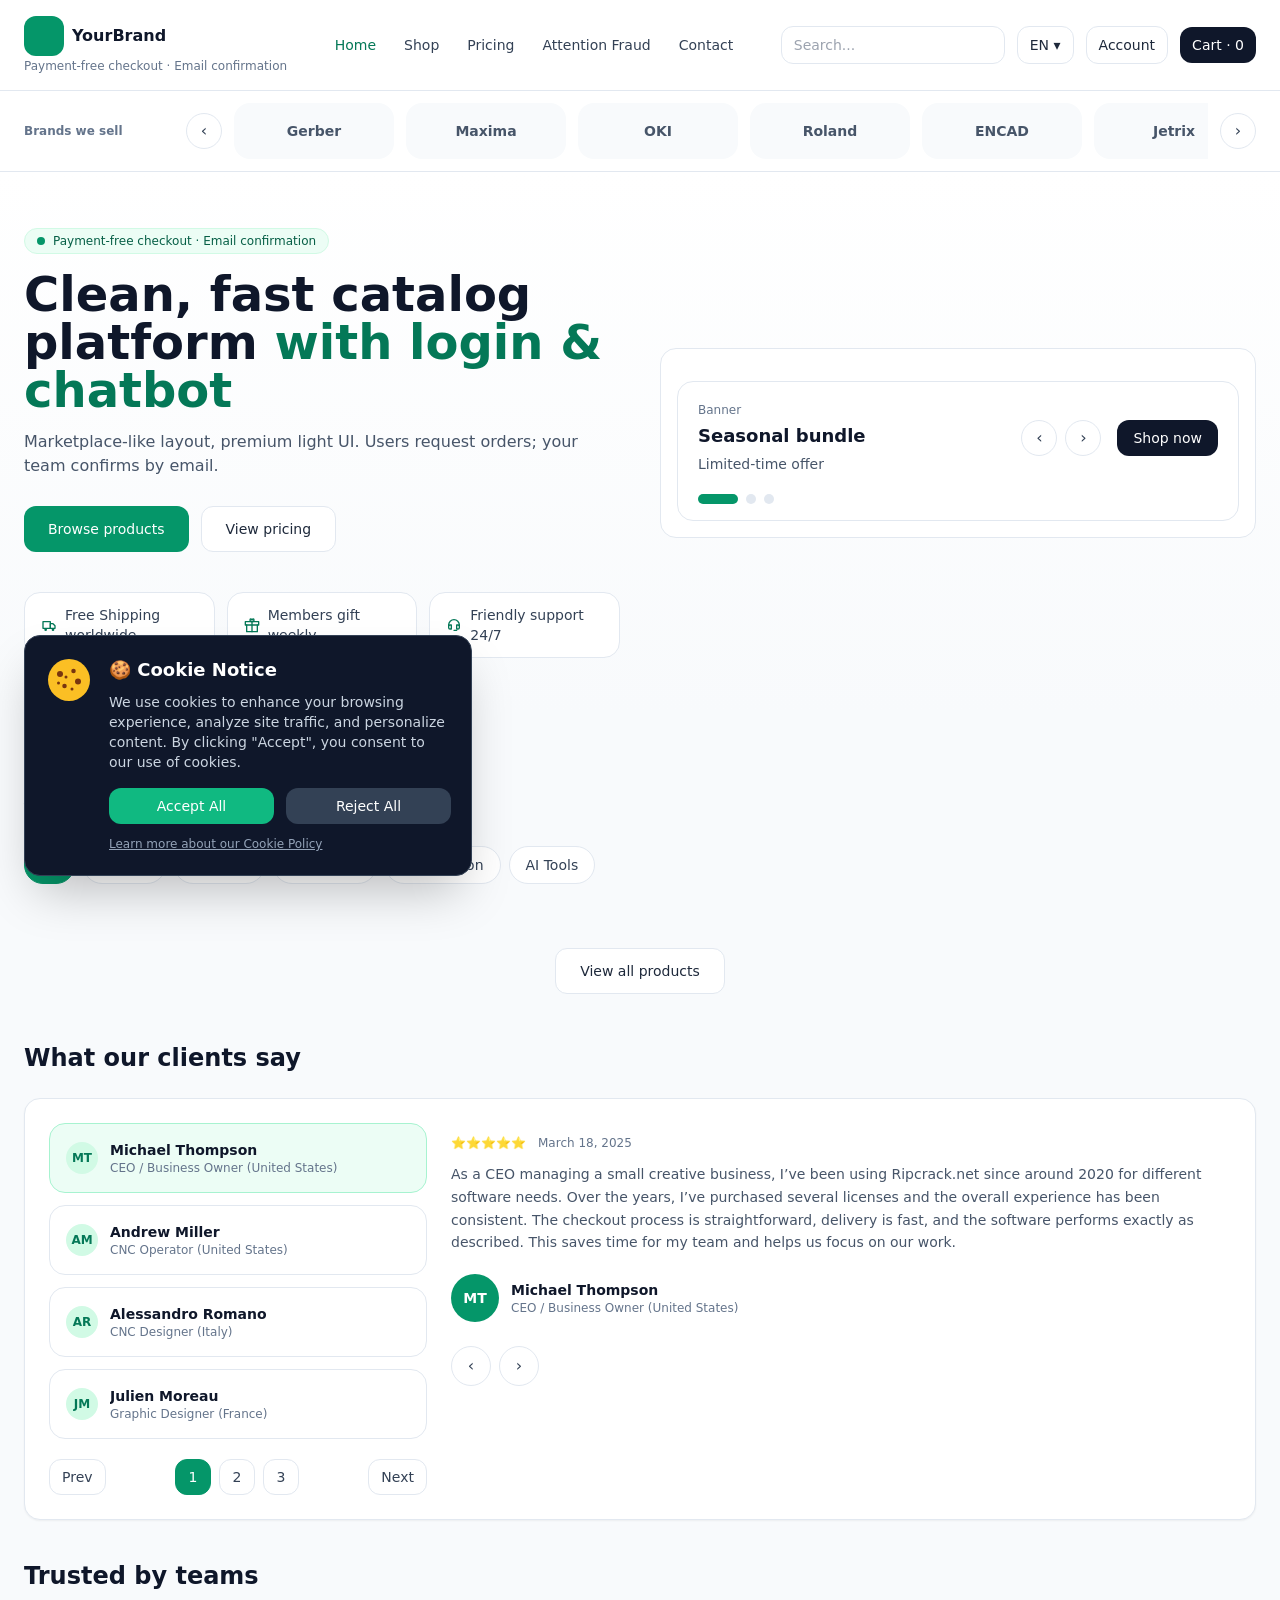
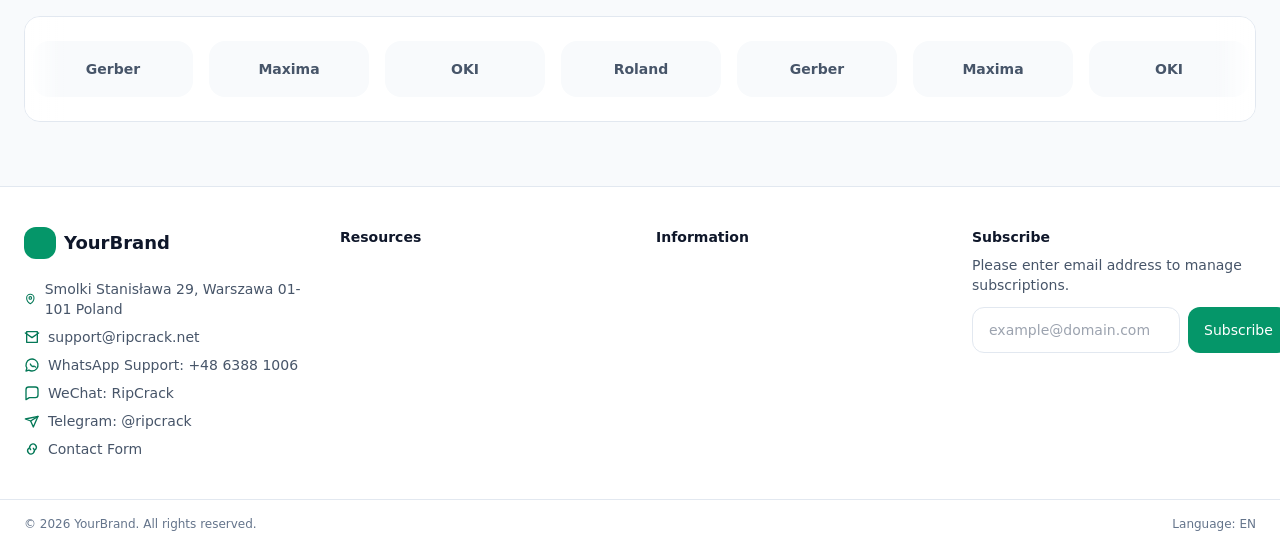
==== index.html @ d828f2dc "updated code" ====
<!DOCTYPE html>
<html lang="en">
  <head>
    <!-- BASIC -->
    <meta charset="UTF-8" />
    <meta name="viewport" content="width=device-width, initial-scale=1.0" />

    <!-- CACHE (DEV üçün qalır, prod-da silə bilərsən) -->
    <meta http-equiv="Cache-Control" content="no-cache, no-store, must-revalidate" />
    <meta http-equiv="Pragma" content="no-cache" />
    <meta http-equiv="Expires" content="0" />

    <!-- SEO CORE -->
    <title>RipCrack – Professional Software Catalog & Services</title>
    <meta
      name="description"
      content="RipCrack provides professional software catalog, pricing plans, and authorized reverse engineering services. Fast, secure, and global."
    />
    <link rel="canonical" href="https://ripcrack.net/" />

    <!-- OPEN GRAPH (Facebook, Telegram, WhatsApp) -->
    <meta property="og:type" content="website" />
    <meta property="og:title" content="RipCrack – Professional Software Catalog" />
    <meta
      property="og:description"
      content="Explore our professional software catalog, pricing, and services. Trusted worldwide since 2019."
    />
    <meta property="og:url" content="https://ripcrack.net/" />
    <meta property="og:image" content="https://ripcrack.net/og-image.jpg" />

    <!-- TWITTER -->
    <meta name="twitter:card" content="summary_large_image" />
    <meta name="twitter:title" content="RipCrack – Professional Software Catalog" />
    <meta
      name="twitter:description"
      content="Professional software catalog, pricing and services. Fast, secure and trusted."
    />
    <meta name="twitter:image" content="https://ripcrack.net/og-image.jpg" />

    <!-- FAVICON -->
    <link rel="icon" href="/favicon.ico" sizes="any" />
    <link rel="icon" href="/favicon-32x32.png" type="image/png" sizes="32x32" />
    <link rel="icon" href="/favicon-16x16.png" type="image/png" sizes="16x16" />
    <link rel="apple-touch-icon" href="/apple-touch-icon.png" sizes="180x180" />
    <link rel="manifest" href="/site.webmanifest" />

    <!-- STRUCTURED DATA (GLOBAL) -->
    <script type="application/ld+json">
      {
        "@context": "https://schema.org",
        "@type": "Organization",
        "name": "RipCrack",
        "url": "https://ripcrack.net",
        "logo": "https://ripcrack.net/logo.png",
        "foundingDate": "2019",
        "sameAs": [
          "https://t.me/ripcrack"
        ]
      }
    </script>

    <!-- GOOGLE SITE KIT -->
    <!-- Google Analytics (gtag.js) - VITE_GOOGLE_ANALYTICS_ID environment variable-dan götürülür -->

    <!-- Google Tag Manager - VITE_GOOGLE_TAG_MANAGER_ID environment variable-dan götürülür -->

    <!-- Google Search Console Verification - VITE_GOOGLE_SITE_VERIFICATION environment variable-dan götürülür -->
    <!-- CHATBOT WIDGET -->
    <script>
      window.ChatbotConfig = {
        apiKey: "site_y887kjx04ckmoh2xprq",
        apiUrl: window.location.hostname === 'localhost' ? window.location.origin : 'https://api.chatmesaj.cc'
      };
    </script>
    <script src="/widget-embed.js" async></script>
    <script type="module" crossorigin src="/assets/index-7hlWPMQI.js"></script>
    <link rel="stylesheet" crossorigin href="/assets/index-BBLjoude.css">
  </head>

  <body>
    <!-- Google Tag Manager (noscript) -->
    <noscript>
    </noscript>
    
    <div id="root"></div>

    <!-- MAIN APP -->

  </body>
</html>
---- assets/index-BBLjoude.css ----
*,:before,:after{--tw-border-spacing-x: 0;--tw-border-spacing-y: 0;--tw-translate-x: 0;--tw-translate-y: 0;--tw-rotate: 0;--tw-skew-x: 0;--tw-skew-y: 0;--tw-scale-x: 1;--tw-scale-y: 1;--tw-pan-x: ;--tw-pan-y: ;--tw-pinch-zoom: ;--tw-scroll-snap-strictness: proximity;--tw-gradient-from-position: ;--tw-gradient-via-position: ;--tw-gradient-to-position: ;--tw-ordinal: ;--tw-slashed-zero: ;--tw-numeric-figure: ;--tw-numeric-spacing: ;--tw-numeric-fraction: ;--tw-ring-inset: ;--tw-ring-offset-width: 0px;--tw-ring-offset-color: #fff;--tw-ring-color: rgb(59 130 246 / .5);--tw-ring-offset-shadow: 0 0 #0000;--tw-ring-shadow: 0 0 #0000;--tw-shadow: 0 0 #0000;--tw-shadow-colored: 0 0 #0000;--tw-blur: ;--tw-brightness: ;--tw-contrast: ;--tw-grayscale: ;--tw-hue-rotate: ;--tw-invert: ;--tw-saturate: ;--tw-sepia: ;--tw-drop-shadow: ;--tw-backdrop-blur: ;--tw-backdrop-brightness: ;--tw-backdrop-contrast: ;--tw-backdrop-grayscale: ;--tw-backdrop-hue-rotate: ;--tw-backdrop-invert: ;--tw-backdrop-opacity: ;--tw-backdrop-saturate: ;--tw-backdrop-sepia: ;--tw-contain-size: ;--tw-contain-layout: ;--tw-contain-paint: ;--tw-contain-style: }::backdrop{--tw-border-spacing-x: 0;--tw-border-spacing-y: 0;--tw-translate-x: 0;--tw-translate-y: 0;--tw-rotate: 0;--tw-skew-x: 0;--tw-skew-y: 0;--tw-scale-x: 1;--tw-scale-y: 1;--tw-pan-x: ;--tw-pan-y: ;--tw-pinch-zoom: ;--tw-scroll-snap-strictness: proximity;--tw-gradient-from-position: ;--tw-gradient-via-position: ;--tw-gradient-to-position: ;--tw-ordinal: ;--tw-slashed-zero: ;--tw-numeric-figure: ;--tw-numeric-spacing: ;--tw-numeric-fraction: ;--tw-ring-inset: ;--tw-ring-offset-width: 0px;--tw-ring-offset-color: #fff;--tw-ring-color: rgb(59 130 246 / .5);--tw-ring-offset-shadow: 0 0 #0000;--tw-ring-shadow: 0 0 #0000;--tw-shadow: 0 0 #0000;--tw-shadow-colored: 0 0 #0000;--tw-blur: ;--tw-brightness: ;--tw-contrast: ;--tw-grayscale: ;--tw-hue-rotate: ;--tw-invert: ;--tw-saturate: ;--tw-sepia: ;--tw-drop-shadow: ;--tw-backdrop-blur: ;--tw-backdrop-brightness: ;--tw-backdrop-contrast: ;--tw-backdrop-grayscale: ;--tw-backdrop-hue-rotate: ;--tw-backdrop-invert: ;--tw-backdrop-opacity: ;--tw-backdrop-saturate: ;--tw-backdrop-sepia: ;--tw-contain-size: ;--tw-contain-layout: ;--tw-contain-paint: ;--tw-contain-style: }*,:before,:after{box-sizing:border-box;border-width:0;border-style:solid;border-color:#e5e7eb}:before,:after{--tw-content: ""}html,:host{line-height:1.5;-webkit-text-size-adjust:100%;-moz-tab-size:4;-o-tab-size:4;tab-size:4;font-family:ui-sans-serif,system-ui,sans-serif,"Apple Color Emoji","Segoe UI Emoji",Segoe UI Symbol,"Noto Color Emoji";font-feature-settings:normal;font-variation-settings:normal;-webkit-tap-highlight-color:transparent}body{margin:0;line-height:inherit}hr{height:0;color:inherit;border-top-width:1px}abbr:where([title]){-webkit-text-decoration:underline dotted;text-decoration:underline dotted}h1,h2,h3,h4,h5,h6{font-size:inherit;font-weight:inherit}a{color:inherit;text-decoration:inherit}b,strong{font-weight:bolder}code,kbd,samp,pre{font-family:ui-monospace,SFMono-Regular,Menlo,Monaco,Consolas,Liberation Mono,Courier New,monospace;font-feature-settings:normal;font-variation-settings:normal;font-size:1em}small{font-size:80%}sub,sup{font-size:75%;line-height:0;position:relative;vertical-align:baseline}sub{bottom:-.25em}sup{top:-.5em}table{text-indent:0;border-color:inherit;border-collapse:collapse}button,input,optgroup,select,textarea{font-family:inherit;font-feature-settings:inherit;font-variation-settings:inherit;font-size:100%;font-weight:inherit;line-height:inherit;letter-spacing:inherit;color:inherit;margin:0;padding:0}button,select{text-transform:none}button,input:where([type=button]),input:where([type=reset]),input:where([type=submit]){-webkit-appearance:button;background-color:transparent;background-image:none}:-moz-focusring{outline:auto}:-moz-ui-invalid{box-shadow:none}progress{vertical-align:baseline}::-webkit-inner-spin-button,::-webkit-outer-spin-button{height:auto}[type=search]{-webkit-appearance:textfield;outline-offset:-2px}::-webkit-search-decoration{-webkit-appearance:none}::-webkit-file-upload-button{-webkit-appearance:button;font:inherit}summary{display:list-item}blockquote,dl,dd,h1,h2,h3,h4,h5,h6,hr,figure,p,pre{margin:0}fieldset{margin:0;padding:0}legend{padding:0}ol,ul,menu{list-style:none;margin:0;padding:0}dialog{padding:0}textarea{resize:vertical}input::-moz-placeholder,textarea::-moz-placeholder{opacity:1;color:#9ca3af}input::placeholder,textarea::placeholder{opacity:1;color:#9ca3af}button,[role=button]{cursor:pointer}:disabled{cursor:default}img,svg,video,canvas,audio,iframe,embed,object{display:block;vertical-align:middle}img,video{max-width:100%;height:auto}[hidden]:where(:not([hidden=until-found])){display:none}.container{width:100%}@media (min-width: 640px){.container{max-width:640px}}@media (min-width: 768px){.container{max-width:768px}}@media (min-width: 1024px){.container{max-width:1024px}}@media (min-width: 1280px){.container{max-width:1280px}}@media (min-width: 1536px){.container{max-width:1536px}}.pointer-events-none{pointer-events:none}.visible{visibility:visible}.static{position:static}.fixed{position:fixed}.absolute{position:absolute}.relative{position:relative}.sticky{position:sticky}.inset-0{top:0;right:0;bottom:0;left:0}.inset-y-0{top:0;bottom:0}.-top-3{top:-.75rem}.bottom-0{bottom:0}.bottom-3{bottom:.75rem}.bottom-48{bottom:12rem}.bottom-6{bottom:1.5rem}.left-0{left:0}.left-1\/2{left:50%}.left-3{left:.75rem}.right-0{right:0}.right-2{right:.5rem}.right-3{right:.75rem}.right-6{right:1.5rem}.top-0{top:0}.top-1\/2{top:50%}.top-2{top:.5rem}.top-3{top:.75rem}.z-10{z-index:10}.z-40{z-index:40}.z-50{z-index:50}.z-\[60\]{z-index:60}.z-\[9999\]{z-index:9999}.order-2{order:2}.col-span-2{grid-column:span 2 / span 2}.col-span-3{grid-column:span 3 / span 3}.col-span-4{grid-column:span 4 / span 4}.col-span-5{grid-column:span 5 / span 5}.col-span-full{grid-column:1 / -1}.mx-1{margin-left:.25rem;margin-right:.25rem}.mx-2{margin-left:.5rem;margin-right:.5rem}.mx-4{margin-left:1rem;margin-right:1rem}.mx-auto{margin-left:auto;margin-right:auto}.my-3{margin-top:.75rem;margin-bottom:.75rem}.my-8{margin-top:2rem;margin-bottom:2rem}.mb-1{margin-bottom:.25rem}.mb-2{margin-bottom:.5rem}.mb-3{margin-bottom:.75rem}.mb-4{margin-bottom:1rem}.mb-6{margin-bottom:1.5rem}.mb-8{margin-bottom:2rem}.ml-1{margin-left:.25rem}.ml-16{margin-left:4rem}.ml-2{margin-left:.5rem}.ml-4{margin-left:1rem}.ml-64{margin-left:16rem}.ml-auto{margin-left:auto}.mr-auto{margin-right:auto}.mt-1{margin-top:.25rem}.mt-10{margin-top:2.5rem}.mt-2{margin-top:.5rem}.mt-3{margin-top:.75rem}.mt-4{margin-top:1rem}.mt-5{margin-top:1.25rem}.mt-6{margin-top:1.5rem}.mt-7{margin-top:1.75rem}.mt-8{margin-top:2rem}.mt-auto{margin-top:auto}.line-clamp-1{overflow:hidden;display:-webkit-box;-webkit-box-orient:vertical;-webkit-line-clamp:1}.line-clamp-2{overflow:hidden;display:-webkit-box;-webkit-box-orient:vertical;-webkit-line-clamp:2}.block{display:block}.inline-block{display:inline-block}.flex{display:flex}.inline-flex{display:inline-flex}.table{display:table}.grid{display:grid}.hidden{display:none}.h-1\.5{height:.375rem}.h-10{height:2.5rem}.h-11{height:2.75rem}.h-12{height:3rem}.h-14{height:3.5rem}.h-2{height:.5rem}.h-2\.5{height:.625rem}.h-20{height:5rem}.h-3{height:.75rem}.h-36{height:9rem}.h-4{height:1rem}.h-5{height:1.25rem}.h-56{height:14rem}.h-6{height:1.5rem}.h-7{height:1.75rem}.h-72{height:18rem}.h-8{height:2rem}.h-9{height:2.25rem}.h-\[700px\]{height:700px}.h-full{height:100%}.h-px{height:1px}.h-screen{height:100vh}.max-h-10{max-height:2.5rem}.max-h-44{max-height:11rem}.max-h-60{max-height:15rem}.max-h-8{max-height:2rem}.max-h-\[220px\]{max-height:220px}.max-h-\[400px\]{max-height:400px}.max-h-\[500px\]{max-height:500px}.max-h-\[520px\]{max-height:520px}.max-h-\[600px\]{max-height:600px}.max-h-\[70vh\]{max-height:70vh}.min-h-\[100px\]{min-height:100px}.min-h-\[110px\]{min-height:110px}.min-h-\[220px\]{min-height:220px}.min-h-\[80px\]{min-height:80px}.min-h-\[90px\]{min-height:90px}.min-h-screen{min-height:100vh}.w-1\.5{width:.375rem}.w-10{width:2.5rem}.w-11{width:2.75rem}.w-12{width:3rem}.w-14{width:3.5rem}.w-16{width:4rem}.w-2{width:.5rem}.w-2\.5{width:.625rem}.w-20{width:5rem}.w-24{width:6rem}.w-3{width:.75rem}.w-32{width:8rem}.w-4{width:1rem}.w-5{width:1.25rem}.w-56{width:14rem}.w-6{width:1.5rem}.w-64{width:16rem}.w-7{width:1.75rem}.w-8{width:2rem}.w-80{width:20rem}.w-9{width:2.25rem}.w-\[320px\]{width:320px}.w-\[340px\]{width:340px}.w-\[360px\]{width:360px}.w-auto{width:auto}.w-full{width:100%}.w-px{width:1px}.min-w-0{min-width:0px}.min-w-\[100px\]{min-width:100px}.min-w-\[120px\]{min-width:120px}.min-w-\[150px\]{min-width:150px}.min-w-\[160px\]{min-width:160px}.min-w-\[32px\]{min-width:32px}.min-w-max{min-width:-moz-max-content;min-width:max-content}.max-w-2xl{max-width:42rem}.max-w-3xl{max-width:48rem}.max-w-4xl{max-width:56rem}.max-w-5xl{max-width:64rem}.max-w-6xl{max-width:72rem}.max-w-7xl{max-width:80rem}.max-w-\[120px\]{max-width:120px}.max-w-\[140px\]{max-width:140px}.max-w-\[60px\]{max-width:60px}.max-w-\[70\%\]{max-width:70%}.max-w-\[75\%\]{max-width:75%}.max-w-\[80\%\]{max-width:80%}.max-w-\[85\%\]{max-width:85%}.max-w-full{max-width:100%}.max-w-md{max-width:28rem}.max-w-xl{max-width:36rem}.flex-1{flex:1 1 0%}.flex-shrink{flex-shrink:1}.flex-shrink-0,.shrink-0{flex-shrink:0}.border-collapse{border-collapse:collapse}.-translate-x-1\/2{--tw-translate-x: -50%;transform:translate(var(--tw-translate-x),var(--tw-translate-y)) rotate(var(--tw-rotate)) skew(var(--tw-skew-x)) skewY(var(--tw-skew-y)) scaleX(var(--tw-scale-x)) scaleY(var(--tw-scale-y))}.-translate-y-1\/2{--tw-translate-y: -50%;transform:translate(var(--tw-translate-x),var(--tw-translate-y)) rotate(var(--tw-rotate)) skew(var(--tw-skew-x)) skewY(var(--tw-skew-y)) scaleX(var(--tw-scale-x)) scaleY(var(--tw-scale-y))}.-translate-y-10{--tw-translate-y: -2.5rem;transform:translate(var(--tw-translate-x),var(--tw-translate-y)) rotate(var(--tw-rotate)) skew(var(--tw-skew-x)) skewY(var(--tw-skew-y)) scaleX(var(--tw-scale-x)) scaleY(var(--tw-scale-y))}.translate-x-10{--tw-translate-x: 2.5rem;transform:translate(var(--tw-translate-x),var(--tw-translate-y)) rotate(var(--tw-rotate)) skew(var(--tw-skew-x)) skewY(var(--tw-skew-y)) scaleX(var(--tw-scale-x)) scaleY(var(--tw-scale-y))}.rotate-45{--tw-rotate: 45deg;transform:translate(var(--tw-translate-x),var(--tw-translate-y)) rotate(var(--tw-rotate)) skew(var(--tw-skew-x)) skewY(var(--tw-skew-y)) scaleX(var(--tw-scale-x)) scaleY(var(--tw-scale-y))}.scale-110{--tw-scale-x: 1.1;--tw-scale-y: 1.1;transform:translate(var(--tw-translate-x),var(--tw-translate-y)) rotate(var(--tw-rotate)) skew(var(--tw-skew-x)) skewY(var(--tw-skew-y)) scaleX(var(--tw-scale-x)) scaleY(var(--tw-scale-y))}.transform{transform:translate(var(--tw-translate-x),var(--tw-translate-y)) rotate(var(--tw-rotate)) skew(var(--tw-skew-x)) skewY(var(--tw-skew-y)) scaleX(var(--tw-scale-x)) scaleY(var(--tw-scale-y))}@keyframes bounce{0%,to{transform:translateY(-25%);animation-timing-function:cubic-bezier(.8,0,1,1)}50%{transform:none;animation-timing-function:cubic-bezier(0,0,.2,1)}}.animate-bounce{animation:bounce 1s infinite}@keyframes pulse{50%{opacity:.5}}.animate-pulse{animation:pulse 2s cubic-bezier(.4,0,.6,1) infinite}@keyframes spin{to{transform:rotate(360deg)}}.animate-spin{animation:spin 1s linear infinite}.cursor-grab{cursor:grab}.cursor-not-allowed{cursor:not-allowed}.cursor-pointer{cursor:pointer}.select-none{-webkit-user-select:none;-moz-user-select:none;user-select:none}.resize-none{resize:none}.list-disc{list-style-type:disc}.appearance-none{-webkit-appearance:none;-moz-appearance:none;appearance:none}.grid-cols-1{grid-template-columns:repeat(1,minmax(0,1fr))}.grid-cols-12{grid-template-columns:repeat(12,minmax(0,1fr))}.grid-cols-2{grid-template-columns:repeat(2,minmax(0,1fr))}.grid-cols-3{grid-template-columns:repeat(3,minmax(0,1fr))}.flex-col{flex-direction:column}.flex-wrap{flex-wrap:wrap}.items-start{align-items:flex-start}.items-end{align-items:flex-end}.items-center{align-items:center}.justify-start{justify-content:flex-start}.justify-end{justify-content:flex-end}.justify-center{justify-content:center}.justify-between{justify-content:space-between}.justify-around{justify-content:space-around}.gap-0\.5{gap:.125rem}.gap-1{gap:.25rem}.gap-10{gap:2.5rem}.gap-2{gap:.5rem}.gap-3{gap:.75rem}.gap-4{gap:1rem}.gap-5{gap:1.25rem}.gap-6{gap:1.5rem}.gap-8{gap:2rem}.gap-x-3{-moz-column-gap:.75rem;column-gap:.75rem}.gap-x-6{-moz-column-gap:1.5rem;column-gap:1.5rem}.gap-y-1{row-gap:.25rem}.gap-y-2{row-gap:.5rem}.space-y-1>:not([hidden])~:not([hidden]){--tw-space-y-reverse: 0;margin-top:calc(.25rem * calc(1 - var(--tw-space-y-reverse)));margin-bottom:calc(.25rem * var(--tw-space-y-reverse))}.space-y-1\.5>:not([hidden])~:not([hidden]){--tw-space-y-reverse: 0;margin-top:calc(.375rem * calc(1 - var(--tw-space-y-reverse)));margin-bottom:calc(.375rem * var(--tw-space-y-reverse))}.space-y-2>:not([hidden])~:not([hidden]){--tw-space-y-reverse: 0;margin-top:calc(.5rem * calc(1 - var(--tw-space-y-reverse)));margin-bottom:calc(.5rem * var(--tw-space-y-reverse))}.space-y-3>:not([hidden])~:not([hidden]){--tw-space-y-reverse: 0;margin-top:calc(.75rem * calc(1 - var(--tw-space-y-reverse)));margin-bottom:calc(.75rem * var(--tw-space-y-reverse))}.space-y-4>:not([hidden])~:not([hidden]){--tw-space-y-reverse: 0;margin-top:calc(1rem * calc(1 - var(--tw-space-y-reverse)));margin-bottom:calc(1rem * var(--tw-space-y-reverse))}.space-y-6>:not([hidden])~:not([hidden]){--tw-space-y-reverse: 0;margin-top:calc(1.5rem * calc(1 - var(--tw-space-y-reverse)));margin-bottom:calc(1.5rem * var(--tw-space-y-reverse))}.divide-y>:not([hidden])~:not([hidden]){--tw-divide-y-reverse: 0;border-top-width:calc(1px * calc(1 - var(--tw-divide-y-reverse)));border-bottom-width:calc(1px * var(--tw-divide-y-reverse))}.divide-slate-100>:not([hidden])~:not([hidden]){--tw-divide-opacity: 1;border-color:rgb(241 245 249 / var(--tw-divide-opacity, 1))}.divide-slate-200>:not([hidden])~:not([hidden]){--tw-divide-opacity: 1;border-color:rgb(226 232 240 / var(--tw-divide-opacity, 1))}.overflow-auto{overflow:auto}.overflow-hidden{overflow:hidden}.overflow-x-auto{overflow-x:auto}.overflow-y-auto{overflow-y:auto}.scroll-smooth{scroll-behavior:smooth}.truncate{overflow:hidden;text-overflow:ellipsis;white-space:nowrap}.whitespace-normal{white-space:normal}.whitespace-nowrap{white-space:nowrap}.whitespace-pre-line{white-space:pre-line}.whitespace-pre-wrap{white-space:pre-wrap}.break-all{word-break:break-all}.rounded{border-radius:.25rem}.rounded-2xl{border-radius:1rem}.rounded-full{border-radius:9999px}.rounded-lg{border-radius:.5rem}.rounded-md{border-radius:.375rem}.rounded-xl{border-radius:.75rem}.border{border-width:1px}.border-2{border-width:2px}.border-b{border-bottom-width:1px}.border-l{border-left-width:1px}.border-l-2{border-left-width:2px}.border-l-4{border-left-width:4px}.border-r{border-right-width:1px}.border-t{border-top-width:1px}.border-dashed{border-style:dashed}.border-amber-200{--tw-border-opacity: 1;border-color:rgb(253 230 138 / var(--tw-border-opacity, 1))}.border-amber-300{--tw-border-opacity: 1;border-color:rgb(252 211 77 / var(--tw-border-opacity, 1))}.border-blue-200{--tw-border-opacity: 1;border-color:rgb(191 219 254 / var(--tw-border-opacity, 1))}.border-blue-500{--tw-border-opacity: 1;border-color:rgb(59 130 246 / var(--tw-border-opacity, 1))}.border-cyan-200{--tw-border-opacity: 1;border-color:rgb(165 243 252 / var(--tw-border-opacity, 1))}.border-emerald-100{--tw-border-opacity: 1;border-color:rgb(209 250 229 / var(--tw-border-opacity, 1))}.border-emerald-200{--tw-border-opacity: 1;border-color:rgb(167 243 208 / var(--tw-border-opacity, 1))}.border-emerald-500{--tw-border-opacity: 1;border-color:rgb(16 185 129 / var(--tw-border-opacity, 1))}.border-emerald-600{--tw-border-opacity: 1;border-color:rgb(5 150 105 / var(--tw-border-opacity, 1))}.border-gray-200{--tw-border-opacity: 1;border-color:rgb(229 231 235 / var(--tw-border-opacity, 1))}.border-green-200{--tw-border-opacity: 1;border-color:rgb(187 247 208 / var(--tw-border-opacity, 1))}.border-indigo-200{--tw-border-opacity: 1;border-color:rgb(199 210 254 / var(--tw-border-opacity, 1))}.border-orange-100{--tw-border-opacity: 1;border-color:rgb(255 237 213 / var(--tw-border-opacity, 1))}.border-orange-200{--tw-border-opacity: 1;border-color:rgb(254 215 170 / var(--tw-border-opacity, 1))}.border-purple-200{--tw-border-opacity: 1;border-color:rgb(233 213 255 / var(--tw-border-opacity, 1))}.border-purple-300{--tw-border-opacity: 1;border-color:rgb(216 180 254 / var(--tw-border-opacity, 1))}.border-red-100{--tw-border-opacity: 1;border-color:rgb(254 226 226 / var(--tw-border-opacity, 1))}.border-red-200{--tw-border-opacity: 1;border-color:rgb(254 202 202 / var(--tw-border-opacity, 1))}.border-red-300{--tw-border-opacity: 1;border-color:rgb(252 165 165 / var(--tw-border-opacity, 1))}.border-rose-200{--tw-border-opacity: 1;border-color:rgb(254 205 211 / var(--tw-border-opacity, 1))}.border-slate-100{--tw-border-opacity: 1;border-color:rgb(241 245 249 / var(--tw-border-opacity, 1))}.border-slate-200{--tw-border-opacity: 1;border-color:rgb(226 232 240 / var(--tw-border-opacity, 1))}.border-slate-300{--tw-border-opacity: 1;border-color:rgb(203 213 225 / var(--tw-border-opacity, 1))}.border-slate-700{--tw-border-opacity: 1;border-color:rgb(51 65 85 / var(--tw-border-opacity, 1))}.border-white{--tw-border-opacity: 1;border-color:rgb(255 255 255 / var(--tw-border-opacity, 1))}.border-yellow-200{--tw-border-opacity: 1;border-color:rgb(254 240 138 / var(--tw-border-opacity, 1))}.border-l-blue-500{--tw-border-opacity: 1;border-left-color:rgb(59 130 246 / var(--tw-border-opacity, 1))}.border-t-transparent{border-top-color:transparent}.bg-amber-100{--tw-bg-opacity: 1;background-color:rgb(254 243 199 / var(--tw-bg-opacity, 1))}.bg-amber-50{--tw-bg-opacity: 1;background-color:rgb(255 251 235 / var(--tw-bg-opacity, 1))}.bg-amber-600{--tw-bg-opacity: 1;background-color:rgb(217 119 6 / var(--tw-bg-opacity, 1))}.bg-black\/40{background-color:#0006}.bg-black\/50{background-color:#00000080}.bg-blue-100{--tw-bg-opacity: 1;background-color:rgb(219 234 254 / var(--tw-bg-opacity, 1))}.bg-blue-50{--tw-bg-opacity: 1;background-color:rgb(239 246 255 / var(--tw-bg-opacity, 1))}.bg-blue-500{--tw-bg-opacity: 1;background-color:rgb(59 130 246 / var(--tw-bg-opacity, 1))}.bg-blue-600{--tw-bg-opacity: 1;background-color:rgb(37 99 235 / var(--tw-bg-opacity, 1))}.bg-cyan-100{--tw-bg-opacity: 1;background-color:rgb(207 250 254 / var(--tw-bg-opacity, 1))}.bg-cyan-200{--tw-bg-opacity: 1;background-color:rgb(165 243 252 / var(--tw-bg-opacity, 1))}.bg-cyan-50{--tw-bg-opacity: 1;background-color:rgb(236 254 255 / var(--tw-bg-opacity, 1))}.bg-cyan-600{--tw-bg-opacity: 1;background-color:rgb(8 145 178 / var(--tw-bg-opacity, 1))}.bg-emerald-100{--tw-bg-opacity: 1;background-color:rgb(209 250 229 / var(--tw-bg-opacity, 1))}.bg-emerald-300{--tw-bg-opacity: 1;background-color:rgb(110 231 183 / var(--tw-bg-opacity, 1))}.bg-emerald-50{--tw-bg-opacity: 1;background-color:rgb(236 253 245 / var(--tw-bg-opacity, 1))}.bg-emerald-500{--tw-bg-opacity: 1;background-color:rgb(16 185 129 / var(--tw-bg-opacity, 1))}.bg-emerald-600{--tw-bg-opacity: 1;background-color:rgb(5 150 105 / var(--tw-bg-opacity, 1))}.bg-gray-100{--tw-bg-opacity: 1;background-color:rgb(243 244 246 / var(--tw-bg-opacity, 1))}.bg-green-100{--tw-bg-opacity: 1;background-color:rgb(220 252 231 / var(--tw-bg-opacity, 1))}.bg-green-300{--tw-bg-opacity: 1;background-color:rgb(134 239 172 / var(--tw-bg-opacity, 1))}.bg-green-50{--tw-bg-opacity: 1;background-color:rgb(240 253 244 / var(--tw-bg-opacity, 1))}.bg-green-500{--tw-bg-opacity: 1;background-color:rgb(34 197 94 / var(--tw-bg-opacity, 1))}.bg-green-600{--tw-bg-opacity: 1;background-color:rgb(22 163 74 / var(--tw-bg-opacity, 1))}.bg-indigo-100{--tw-bg-opacity: 1;background-color:rgb(224 231 255 / var(--tw-bg-opacity, 1))}.bg-indigo-50{--tw-bg-opacity: 1;background-color:rgb(238 242 255 / var(--tw-bg-opacity, 1))}.bg-indigo-600{--tw-bg-opacity: 1;background-color:rgb(79 70 229 / var(--tw-bg-opacity, 1))}.bg-orange-100{--tw-bg-opacity: 1;background-color:rgb(255 237 213 / var(--tw-bg-opacity, 1))}.bg-orange-50{--tw-bg-opacity: 1;background-color:rgb(255 247 237 / var(--tw-bg-opacity, 1))}.bg-orange-600{--tw-bg-opacity: 1;background-color:rgb(234 88 12 / var(--tw-bg-opacity, 1))}.bg-purple-100{--tw-bg-opacity: 1;background-color:rgb(243 232 255 / var(--tw-bg-opacity, 1))}.bg-purple-50{--tw-bg-opacity: 1;background-color:rgb(250 245 255 / var(--tw-bg-opacity, 1))}.bg-purple-600{--tw-bg-opacity: 1;background-color:rgb(147 51 234 / var(--tw-bg-opacity, 1))}.bg-red-50{--tw-bg-opacity: 1;background-color:rgb(254 242 242 / var(--tw-bg-opacity, 1))}.bg-red-500{--tw-bg-opacity: 1;background-color:rgb(239 68 68 / var(--tw-bg-opacity, 1))}.bg-rose-100{--tw-bg-opacity: 1;background-color:rgb(255 228 230 / var(--tw-bg-opacity, 1))}.bg-rose-50{--tw-bg-opacity: 1;background-color:rgb(255 241 242 / var(--tw-bg-opacity, 1))}.bg-rose-600{--tw-bg-opacity: 1;background-color:rgb(225 29 72 / var(--tw-bg-opacity, 1))}.bg-slate-100{--tw-bg-opacity: 1;background-color:rgb(241 245 249 / var(--tw-bg-opacity, 1))}.bg-slate-200{--tw-bg-opacity: 1;background-color:rgb(226 232 240 / var(--tw-bg-opacity, 1))}.bg-slate-400{--tw-bg-opacity: 1;background-color:rgb(148 163 184 / var(--tw-bg-opacity, 1))}.bg-slate-50{--tw-bg-opacity: 1;background-color:rgb(248 250 252 / var(--tw-bg-opacity, 1))}.bg-slate-700{--tw-bg-opacity: 1;background-color:rgb(51 65 85 / var(--tw-bg-opacity, 1))}.bg-slate-900{--tw-bg-opacity: 1;background-color:rgb(15 23 42 / var(--tw-bg-opacity, 1))}.bg-white{--tw-bg-opacity: 1;background-color:rgb(255 255 255 / var(--tw-bg-opacity, 1))}.bg-white\/90{background-color:#ffffffe6}.bg-white\/95{background-color:#fffffff2}.bg-yellow-100{--tw-bg-opacity: 1;background-color:rgb(254 249 195 / var(--tw-bg-opacity, 1))}.bg-yellow-50{--tw-bg-opacity: 1;background-color:rgb(254 252 232 / var(--tw-bg-opacity, 1))}.bg-gradient-to-b{background-image:linear-gradient(to bottom,var(--tw-gradient-stops))}.bg-gradient-to-br{background-image:linear-gradient(to bottom right,var(--tw-gradient-stops))}.bg-gradient-to-l{background-image:linear-gradient(to left,var(--tw-gradient-stops))}.bg-gradient-to-r{background-image:linear-gradient(to right,var(--tw-gradient-stops))}.from-blue-500{--tw-gradient-from: #3b82f6 var(--tw-gradient-from-position);--tw-gradient-to: rgb(59 130 246 / 0) var(--tw-gradient-to-position);--tw-gradient-stops: var(--tw-gradient-from), var(--tw-gradient-to)}.from-emerald-50{--tw-gradient-from: #ecfdf5 var(--tw-gradient-from-position);--tw-gradient-to: rgb(236 253 245 / 0) var(--tw-gradient-to-position);--tw-gradient-stops: var(--tw-gradient-from), var(--tw-gradient-to)}.from-emerald-500{--tw-gradient-from: #10b981 var(--tw-gradient-from-position);--tw-gradient-to: rgb(16 185 129 / 0) var(--tw-gradient-to-position);--tw-gradient-stops: var(--tw-gradient-from), var(--tw-gradient-to)}.from-emerald-600{--tw-gradient-from: #059669 var(--tw-gradient-from-position);--tw-gradient-to: rgb(5 150 105 / 0) var(--tw-gradient-to-position);--tw-gradient-stops: var(--tw-gradient-from), var(--tw-gradient-to)}.from-purple-500{--tw-gradient-from: #a855f7 var(--tw-gradient-from-position);--tw-gradient-to: rgb(168 85 247 / 0) var(--tw-gradient-to-position);--tw-gradient-stops: var(--tw-gradient-from), var(--tw-gradient-to)}.from-slate-100{--tw-gradient-from: #f1f5f9 var(--tw-gradient-from-position);--tw-gradient-to: rgb(241 245 249 / 0) var(--tw-gradient-to-position);--tw-gradient-stops: var(--tw-gradient-from), var(--tw-gradient-to)}.from-white{--tw-gradient-from: #fff var(--tw-gradient-from-position);--tw-gradient-to: rgb(255 255 255 / 0) var(--tw-gradient-to-position);--tw-gradient-stops: var(--tw-gradient-from), var(--tw-gradient-to)}.to-blue-600{--tw-gradient-to: #2563eb var(--tw-gradient-to-position)}.to-emerald-600{--tw-gradient-to: #059669 var(--tw-gradient-to-position)}.to-emerald-700{--tw-gradient-to: #047857 var(--tw-gradient-to-position)}.to-purple-600{--tw-gradient-to: #9333ea var(--tw-gradient-to-position)}.to-slate-200{--tw-gradient-to: #e2e8f0 var(--tw-gradient-to-position)}.to-slate-50{--tw-gradient-to: #f8fafc var(--tw-gradient-to-position)}.to-transparent{--tw-gradient-to: transparent var(--tw-gradient-to-position)}.object-contain{-o-object-fit:contain;object-fit:contain}.object-cover{-o-object-fit:cover;object-fit:cover}.p-0{padding:0}.p-1{padding:.25rem}.p-1\.5{padding:.375rem}.p-10{padding:2.5rem}.p-2{padding:.5rem}.p-3{padding:.75rem}.p-4{padding:1rem}.p-5{padding:1.25rem}.p-6{padding:1.5rem}.p-8{padding:2rem}.px-1{padding-left:.25rem;padding-right:.25rem}.px-2{padding-left:.5rem;padding-right:.5rem}.px-3{padding-left:.75rem;padding-right:.75rem}.px-4{padding-left:1rem;padding-right:1rem}.px-5{padding-left:1.25rem;padding-right:1.25rem}.px-6{padding-left:1.5rem;padding-right:1.5rem}.px-8{padding-left:2rem;padding-right:2rem}.py-0\.5{padding-top:.125rem;padding-bottom:.125rem}.py-1{padding-top:.25rem;padding-bottom:.25rem}.py-1\.5{padding-top:.375rem;padding-bottom:.375rem}.py-10{padding-top:2.5rem;padding-bottom:2.5rem}.py-12{padding-top:3rem;padding-bottom:3rem}.py-14{padding-top:3.5rem;padding-bottom:3.5rem}.py-16{padding-top:4rem;padding-bottom:4rem}.py-2{padding-top:.5rem;padding-bottom:.5rem}.py-3{padding-top:.75rem;padding-bottom:.75rem}.py-4{padding-top:1rem;padding-bottom:1rem}.py-6{padding-top:1.5rem;padding-bottom:1.5rem}.py-8{padding-top:2rem;padding-bottom:2rem}.pb-10{padding-bottom:2.5rem}.pb-16{padding-bottom:4rem}.pb-2{padding-bottom:.5rem}.pb-3{padding-bottom:.75rem}.pb-4{padding-bottom:1rem}.pb-8{padding-bottom:2rem}.pl-3{padding-left:.75rem}.pl-5{padding-left:1.25rem}.pr-10{padding-right:2.5rem}.pr-12{padding-right:3rem}.pr-2{padding-right:.5rem}.pr-4{padding-right:1rem}.pt-1{padding-top:.25rem}.pt-2{padding-top:.5rem}.pt-3{padding-top:.75rem}.pt-4{padding-top:1rem}.text-left{text-align:left}.text-center{text-align:center}.text-right{text-align:right}.font-mono{font-family:ui-monospace,SFMono-Regular,Menlo,Monaco,Consolas,Liberation Mono,Courier New,monospace}.text-2xl{font-size:1.5rem;line-height:2rem}.text-3xl{font-size:1.875rem;line-height:2.25rem}.text-4xl{font-size:2.25rem;line-height:2.5rem}.text-6xl{font-size:3.75rem;line-height:1}.text-\[10px\]{font-size:10px}.text-\[11px\]{font-size:11px}.text-base{font-size:1rem;line-height:1.5rem}.text-lg{font-size:1.125rem;line-height:1.75rem}.text-sm{font-size:.875rem;line-height:1.25rem}.text-xl{font-size:1.25rem;line-height:1.75rem}.text-xs{font-size:.75rem;line-height:1rem}.font-bold{font-weight:700}.font-medium{font-weight:500}.font-semibold{font-weight:600}.uppercase{text-transform:uppercase}.capitalize{text-transform:capitalize}.leading-relaxed{line-height:1.625}.leading-tight{line-height:1.25}.text-amber-400{--tw-text-opacity: 1;color:rgb(251 191 36 / var(--tw-text-opacity, 1))}.text-amber-600{--tw-text-opacity: 1;color:rgb(217 119 6 / var(--tw-text-opacity, 1))}.text-amber-700{--tw-text-opacity: 1;color:rgb(180 83 9 / var(--tw-text-opacity, 1))}.text-amber-800{--tw-text-opacity: 1;color:rgb(146 64 14 / var(--tw-text-opacity, 1))}.text-amber-900{--tw-text-opacity: 1;color:rgb(120 53 15 / var(--tw-text-opacity, 1))}.text-blue-500{--tw-text-opacity: 1;color:rgb(59 130 246 / var(--tw-text-opacity, 1))}.text-blue-600{--tw-text-opacity: 1;color:rgb(37 99 235 / var(--tw-text-opacity, 1))}.text-blue-700{--tw-text-opacity: 1;color:rgb(29 78 216 / var(--tw-text-opacity, 1))}.text-blue-800{--tw-text-opacity: 1;color:rgb(30 64 175 / var(--tw-text-opacity, 1))}.text-blue-900{--tw-text-opacity: 1;color:rgb(30 58 138 / var(--tw-text-opacity, 1))}.text-cyan-700{--tw-text-opacity: 1;color:rgb(14 116 144 / var(--tw-text-opacity, 1))}.text-emerald-500{--tw-text-opacity: 1;color:rgb(16 185 129 / var(--tw-text-opacity, 1))}.text-emerald-600{--tw-text-opacity: 1;color:rgb(5 150 105 / var(--tw-text-opacity, 1))}.text-emerald-700{--tw-text-opacity: 1;color:rgb(4 120 87 / var(--tw-text-opacity, 1))}.text-emerald-800{--tw-text-opacity: 1;color:rgb(6 95 70 / var(--tw-text-opacity, 1))}.text-emerald-900{--tw-text-opacity: 1;color:rgb(6 78 59 / var(--tw-text-opacity, 1))}.text-gray-800{--tw-text-opacity: 1;color:rgb(31 41 55 / var(--tw-text-opacity, 1))}.text-green-700{--tw-text-opacity: 1;color:rgb(21 128 61 / var(--tw-text-opacity, 1))}.text-green-800{--tw-text-opacity: 1;color:rgb(22 101 52 / var(--tw-text-opacity, 1))}.text-indigo-700{--tw-text-opacity: 1;color:rgb(67 56 202 / var(--tw-text-opacity, 1))}.text-orange-600{--tw-text-opacity: 1;color:rgb(234 88 12 / var(--tw-text-opacity, 1))}.text-orange-700{--tw-text-opacity: 1;color:rgb(194 65 12 / var(--tw-text-opacity, 1))}.text-orange-800{--tw-text-opacity: 1;color:rgb(154 52 18 / var(--tw-text-opacity, 1))}.text-purple-700{--tw-text-opacity: 1;color:rgb(126 34 206 / var(--tw-text-opacity, 1))}.text-red-500{--tw-text-opacity: 1;color:rgb(239 68 68 / var(--tw-text-opacity, 1))}.text-red-600{--tw-text-opacity: 1;color:rgb(220 38 38 / var(--tw-text-opacity, 1))}.text-red-700{--tw-text-opacity: 1;color:rgb(185 28 28 / var(--tw-text-opacity, 1))}.text-red-800{--tw-text-opacity: 1;color:rgb(153 27 27 / var(--tw-text-opacity, 1))}.text-rose-700{--tw-text-opacity: 1;color:rgb(190 18 60 / var(--tw-text-opacity, 1))}.text-rose-800{--tw-text-opacity: 1;color:rgb(159 18 57 / var(--tw-text-opacity, 1))}.text-rose-900{--tw-text-opacity: 1;color:rgb(136 19 55 / var(--tw-text-opacity, 1))}.text-slate-300{--tw-text-opacity: 1;color:rgb(203 213 225 / var(--tw-text-opacity, 1))}.text-slate-400{--tw-text-opacity: 1;color:rgb(148 163 184 / var(--tw-text-opacity, 1))}.text-slate-500{--tw-text-opacity: 1;color:rgb(100 116 139 / var(--tw-text-opacity, 1))}.text-slate-600{--tw-text-opacity: 1;color:rgb(71 85 105 / var(--tw-text-opacity, 1))}.text-slate-700{--tw-text-opacity: 1;color:rgb(51 65 85 / var(--tw-text-opacity, 1))}.text-slate-800{--tw-text-opacity: 1;color:rgb(30 41 59 / var(--tw-text-opacity, 1))}.text-slate-900{--tw-text-opacity: 1;color:rgb(15 23 42 / var(--tw-text-opacity, 1))}.text-white{--tw-text-opacity: 1;color:rgb(255 255 255 / var(--tw-text-opacity, 1))}.text-yellow-800{--tw-text-opacity: 1;color:rgb(133 77 14 / var(--tw-text-opacity, 1))}.underline{text-decoration-line:underline}.opacity-50{opacity:.5}.opacity-60{opacity:.6}.opacity-90{opacity:.9}.shadow{--tw-shadow: 0 1px 3px 0 rgb(0 0 0 / .1), 0 1px 2px -1px rgb(0 0 0 / .1);--tw-shadow-colored: 0 1px 3px 0 var(--tw-shadow-color), 0 1px 2px -1px var(--tw-shadow-color);box-shadow:var(--tw-ring-offset-shadow, 0 0 #0000),var(--tw-ring-shadow, 0 0 #0000),var(--tw-shadow)}.shadow-2xl{--tw-shadow: 0 25px 50px -12px rgb(0 0 0 / .25);--tw-shadow-colored: 0 25px 50px -12px var(--tw-shadow-color);box-shadow:var(--tw-ring-offset-shadow, 0 0 #0000),var(--tw-ring-shadow, 0 0 #0000),var(--tw-shadow)}.shadow-lg{--tw-shadow: 0 10px 15px -3px rgb(0 0 0 / .1), 0 4px 6px -4px rgb(0 0 0 / .1);--tw-shadow-colored: 0 10px 15px -3px var(--tw-shadow-color), 0 4px 6px -4px var(--tw-shadow-color);box-shadow:var(--tw-ring-offset-shadow, 0 0 #0000),var(--tw-ring-shadow, 0 0 #0000),var(--tw-shadow)}.shadow-sm{--tw-shadow: 0 1px 2px 0 rgb(0 0 0 / .05);--tw-shadow-colored: 0 1px 2px 0 var(--tw-shadow-color);box-shadow:var(--tw-ring-offset-shadow, 0 0 #0000),var(--tw-ring-shadow, 0 0 #0000),var(--tw-shadow)}.shadow-xl{--tw-shadow: 0 20px 25px -5px rgb(0 0 0 / .1), 0 8px 10px -6px rgb(0 0 0 / .1);--tw-shadow-colored: 0 20px 25px -5px var(--tw-shadow-color), 0 8px 10px -6px var(--tw-shadow-color);box-shadow:var(--tw-ring-offset-shadow, 0 0 #0000),var(--tw-ring-shadow, 0 0 #0000),var(--tw-shadow)}.ring-2{--tw-ring-offset-shadow: var(--tw-ring-inset) 0 0 0 var(--tw-ring-offset-width) var(--tw-ring-offset-color);--tw-ring-shadow: var(--tw-ring-inset) 0 0 0 calc(2px + var(--tw-ring-offset-width)) var(--tw-ring-color);box-shadow:var(--tw-ring-offset-shadow),var(--tw-ring-shadow),var(--tw-shadow, 0 0 #0000)}.ring-emerald-500{--tw-ring-opacity: 1;--tw-ring-color: rgb(16 185 129 / var(--tw-ring-opacity, 1))}.grayscale{--tw-grayscale: grayscale(100%);filter:var(--tw-blur) var(--tw-brightness) var(--tw-contrast) var(--tw-grayscale) var(--tw-hue-rotate) var(--tw-invert) var(--tw-saturate) var(--tw-sepia) var(--tw-drop-shadow)}.filter{filter:var(--tw-blur) var(--tw-brightness) var(--tw-contrast) var(--tw-grayscale) var(--tw-hue-rotate) var(--tw-invert) var(--tw-saturate) var(--tw-sepia) var(--tw-drop-shadow)}.backdrop-blur{--tw-backdrop-blur: blur(8px);-webkit-backdrop-filter:var(--tw-backdrop-blur) var(--tw-backdrop-brightness) var(--tw-backdrop-contrast) var(--tw-backdrop-grayscale) var(--tw-backdrop-hue-rotate) var(--tw-backdrop-invert) var(--tw-backdrop-opacity) var(--tw-backdrop-saturate) var(--tw-backdrop-sepia);backdrop-filter:var(--tw-backdrop-blur) var(--tw-backdrop-brightness) var(--tw-backdrop-contrast) var(--tw-backdrop-grayscale) var(--tw-backdrop-hue-rotate) var(--tw-backdrop-invert) var(--tw-backdrop-opacity) var(--tw-backdrop-saturate) var(--tw-backdrop-sepia)}.transition{transition-property:color,background-color,border-color,text-decoration-color,fill,stroke,opacity,box-shadow,transform,filter,backdrop-filter;transition-timing-function:cubic-bezier(.4,0,.2,1);transition-duration:.15s}.transition-all{transition-property:all;transition-timing-function:cubic-bezier(.4,0,.2,1);transition-duration:.15s}.duration-300{transition-duration:.3s}.ease-out{transition-timing-function:cubic-bezier(0,0,.2,1)}.line-clamp-1,.line-clamp-2{display:-webkit-box;-webkit-box-orient:vertical;overflow:hidden}.line-clamp-1{-webkit-line-clamp:1}.line-clamp-2{-webkit-line-clamp:2}.hover\:border-emerald-200:hover{--tw-border-opacity: 1;border-color:rgb(167 243 208 / var(--tw-border-opacity, 1))}.hover\:border-slate-300:hover{--tw-border-opacity: 1;border-color:rgb(203 213 225 / var(--tw-border-opacity, 1))}.hover\:bg-amber-700:hover{--tw-bg-opacity: 1;background-color:rgb(180 83 9 / var(--tw-bg-opacity, 1))}.hover\:bg-black:hover{--tw-bg-opacity: 1;background-color:rgb(0 0 0 / var(--tw-bg-opacity, 1))}.hover\:bg-blue-700:hover{--tw-bg-opacity: 1;background-color:rgb(29 78 216 / var(--tw-bg-opacity, 1))}.hover\:bg-cyan-700:hover{--tw-bg-opacity: 1;background-color:rgb(14 116 144 / var(--tw-bg-opacity, 1))}.hover\:bg-emerald-50:hover{--tw-bg-opacity: 1;background-color:rgb(236 253 245 / var(--tw-bg-opacity, 1))}.hover\:bg-emerald-600:hover{--tw-bg-opacity: 1;background-color:rgb(5 150 105 / var(--tw-bg-opacity, 1))}.hover\:bg-emerald-700:hover{--tw-bg-opacity: 1;background-color:rgb(4 120 87 / var(--tw-bg-opacity, 1))}.hover\:bg-green-700:hover{--tw-bg-opacity: 1;background-color:rgb(21 128 61 / var(--tw-bg-opacity, 1))}.hover\:bg-indigo-700:hover{--tw-bg-opacity: 1;background-color:rgb(67 56 202 / var(--tw-bg-opacity, 1))}.hover\:bg-orange-700:hover{--tw-bg-opacity: 1;background-color:rgb(194 65 12 / var(--tw-bg-opacity, 1))}.hover\:bg-purple-700:hover{--tw-bg-opacity: 1;background-color:rgb(126 34 206 / var(--tw-bg-opacity, 1))}.hover\:bg-red-100:hover{--tw-bg-opacity: 1;background-color:rgb(254 226 226 / var(--tw-bg-opacity, 1))}.hover\:bg-red-50:hover{--tw-bg-opacity: 1;background-color:rgb(254 242 242 / var(--tw-bg-opacity, 1))}.hover\:bg-rose-700:hover{--tw-bg-opacity: 1;background-color:rgb(190 18 60 / var(--tw-bg-opacity, 1))}.hover\:bg-slate-100:hover{--tw-bg-opacity: 1;background-color:rgb(241 245 249 / var(--tw-bg-opacity, 1))}.hover\:bg-slate-200:hover{--tw-bg-opacity: 1;background-color:rgb(226 232 240 / var(--tw-bg-opacity, 1))}.hover\:bg-slate-300:hover{--tw-bg-opacity: 1;background-color:rgb(203 213 225 / var(--tw-bg-opacity, 1))}.hover\:bg-slate-50:hover{--tw-bg-opacity: 1;background-color:rgb(248 250 252 / var(--tw-bg-opacity, 1))}.hover\:bg-slate-600:hover{--tw-bg-opacity: 1;background-color:rgb(71 85 105 / var(--tw-bg-opacity, 1))}.hover\:bg-white:hover{--tw-bg-opacity: 1;background-color:rgb(255 255 255 / var(--tw-bg-opacity, 1))}.hover\:bg-white\/20:hover{background-color:#fff3}.hover\:text-amber-800:hover{--tw-text-opacity: 1;color:rgb(146 64 14 / var(--tw-text-opacity, 1))}.hover\:text-blue-700:hover{--tw-text-opacity: 1;color:rgb(29 78 216 / var(--tw-text-opacity, 1))}.hover\:text-emerald-700:hover{--tw-text-opacity: 1;color:rgb(4 120 87 / var(--tw-text-opacity, 1))}.hover\:text-emerald-800:hover{--tw-text-opacity: 1;color:rgb(6 95 70 / var(--tw-text-opacity, 1))}.hover\:text-red-700:hover{--tw-text-opacity: 1;color:rgb(185 28 28 / var(--tw-text-opacity, 1))}.hover\:text-slate-600:hover{--tw-text-opacity: 1;color:rgb(71 85 105 / var(--tw-text-opacity, 1))}.hover\:text-slate-700:hover{--tw-text-opacity: 1;color:rgb(51 65 85 / var(--tw-text-opacity, 1))}.hover\:text-slate-900:hover{--tw-text-opacity: 1;color:rgb(15 23 42 / var(--tw-text-opacity, 1))}.hover\:text-white:hover{--tw-text-opacity: 1;color:rgb(255 255 255 / var(--tw-text-opacity, 1))}.hover\:underline:hover{text-decoration-line:underline}.hover\:opacity-100:hover{opacity:1}.hover\:shadow-md:hover{--tw-shadow: 0 4px 6px -1px rgb(0 0 0 / .1), 0 2px 4px -2px rgb(0 0 0 / .1);--tw-shadow-colored: 0 4px 6px -1px var(--tw-shadow-color), 0 2px 4px -2px var(--tw-shadow-color);box-shadow:var(--tw-ring-offset-shadow, 0 0 #0000),var(--tw-ring-shadow, 0 0 #0000),var(--tw-shadow)}.hover\:grayscale-0:hover{--tw-grayscale: grayscale(0);filter:var(--tw-blur) var(--tw-brightness) var(--tw-contrast) var(--tw-grayscale) var(--tw-hue-rotate) var(--tw-invert) var(--tw-saturate) var(--tw-sepia) var(--tw-drop-shadow)}.focus\:border-transparent:focus{border-color:transparent}.focus\:outline-none:focus{outline:2px solid transparent;outline-offset:2px}.focus\:ring-2:focus{--tw-ring-offset-shadow: var(--tw-ring-inset) 0 0 0 var(--tw-ring-offset-width) var(--tw-ring-offset-color);--tw-ring-shadow: var(--tw-ring-inset) 0 0 0 calc(2px + var(--tw-ring-offset-width)) var(--tw-ring-color);box-shadow:var(--tw-ring-offset-shadow),var(--tw-ring-shadow),var(--tw-shadow, 0 0 #0000)}.focus\:ring-4:focus{--tw-ring-offset-shadow: var(--tw-ring-inset) 0 0 0 var(--tw-ring-offset-width) var(--tw-ring-offset-color);--tw-ring-shadow: var(--tw-ring-inset) 0 0 0 calc(4px + var(--tw-ring-offset-width)) var(--tw-ring-color);box-shadow:var(--tw-ring-offset-shadow),var(--tw-ring-shadow),var(--tw-shadow, 0 0 #0000)}.focus\:ring-amber-500:focus{--tw-ring-opacity: 1;--tw-ring-color: rgb(245 158 11 / var(--tw-ring-opacity, 1))}.focus\:ring-blue-500:focus{--tw-ring-opacity: 1;--tw-ring-color: rgb(59 130 246 / var(--tw-ring-opacity, 1))}.focus\:ring-emerald-100:focus{--tw-ring-opacity: 1;--tw-ring-color: rgb(209 250 229 / var(--tw-ring-opacity, 1))}.focus\:ring-emerald-500:focus{--tw-ring-opacity: 1;--tw-ring-color: rgb(16 185 129 / var(--tw-ring-opacity, 1))}.focus\:ring-orange-500:focus{--tw-ring-opacity: 1;--tw-ring-color: rgb(249 115 22 / var(--tw-ring-opacity, 1))}.active\:cursor-grabbing:active{cursor:grabbing}.disabled\:cursor-not-allowed:disabled{cursor:not-allowed}.disabled\:opacity-50:disabled{opacity:.5}.disabled\:opacity-60:disabled{opacity:.6}@media (min-width: 640px){.sm\:mx-2{margin-left:.5rem;margin-right:.5rem}.sm\:mb-6{margin-bottom:1.5rem}.sm\:mt-10{margin-top:2.5rem}.sm\:mt-8{margin-top:2rem}.sm\:inline{display:inline}.sm\:flex{display:flex}.sm\:h-10{height:2.5rem}.sm\:h-14{height:3.5rem}.sm\:h-5{height:1.25rem}.sm\:h-9{height:2.25rem}.sm\:w-10{width:2.5rem}.sm\:w-5{width:1.25rem}.sm\:w-9{width:2.25rem}.sm\:min-w-0{min-width:0px}.sm\:min-w-\[150px\]{min-width:150px}.sm\:min-w-\[160px\]{min-width:160px}.sm\:max-w-\[160px\]{max-width:160px}.sm\:grid-cols-2{grid-template-columns:repeat(2,minmax(0,1fr))}.sm\:grid-cols-3{grid-template-columns:repeat(3,minmax(0,1fr))}.sm\:flex-row{flex-direction:row}.sm\:gap-10{gap:2.5rem}.sm\:gap-3{gap:.75rem}.sm\:gap-4{gap:1rem}.sm\:gap-5{gap:1.25rem}.sm\:gap-6{gap:1.5rem}.sm\:gap-8{gap:2rem}.sm\:rounded-2xl{border-radius:1rem}.sm\:rounded-xl{border-radius:.75rem}.sm\:p-2{padding:.5rem}.sm\:p-3{padding:.75rem}.sm\:p-6{padding:1.5rem}.sm\:px-3{padding-left:.75rem;padding-right:.75rem}.sm\:px-4{padding-left:1rem;padding-right:1rem}.sm\:px-5{padding-left:1.25rem;padding-right:1.25rem}.sm\:px-6{padding-left:1.5rem;padding-right:1.5rem}.sm\:py-10{padding-top:2.5rem;padding-bottom:2.5rem}.sm\:py-12{padding-top:3rem;padding-bottom:3rem}.sm\:py-14{padding-top:3.5rem;padding-bottom:3.5rem}.sm\:py-2{padding-top:.5rem;padding-bottom:.5rem}.sm\:py-3{padding-top:.75rem;padding-bottom:.75rem}.sm\:py-4{padding-top:1rem;padding-bottom:1rem}.sm\:py-6{padding-top:1.5rem;padding-bottom:1.5rem}.sm\:pb-10{padding-bottom:2.5rem}.sm\:pb-12{padding-bottom:3rem}.sm\:text-2xl{font-size:1.5rem;line-height:2rem}.sm\:text-4xl{font-size:2.25rem;line-height:2.5rem}.sm\:text-base{font-size:1rem;line-height:1.5rem}.sm\:text-sm{font-size:.875rem;line-height:1.25rem}.sm\:text-xs{font-size:.75rem;line-height:1rem}}@media (min-width: 768px){.md\:bottom-6{bottom:1.5rem}.md\:left-6{left:1.5rem}.md\:right-auto{right:auto}.md\:order-1{order:1}.md\:col-span-2{grid-column:span 2 / span 2}.md\:col-span-4{grid-column:span 4 / span 4}.md\:block{display:block}.md\:flex{display:flex}.md\:hidden{display:none}.md\:max-w-md{max-width:28rem}.md\:grid-cols-2{grid-template-columns:repeat(2,minmax(0,1fr))}.md\:grid-cols-3{grid-template-columns:repeat(3,minmax(0,1fr))}.md\:grid-cols-4{grid-template-columns:repeat(4,minmax(0,1fr))}.md\:flex-row{flex-direction:row}.md\:items-center{align-items:center}.md\:gap-4{gap:1rem}.md\:rounded-2xl{border-radius:1rem}.md\:px-6{padding-left:1.5rem;padding-right:1.5rem}.md\:pb-16{padding-bottom:4rem}.md\:text-3xl{font-size:1.875rem;line-height:2.25rem}.md\:text-5xl{font-size:3rem;line-height:1}}@media (min-width: 1024px){.lg\:col-span-2{grid-column:span 2 / span 2}.lg\:flex{display:flex}.lg\:hidden{display:none}.lg\:grid-cols-2{grid-template-columns:repeat(2,minmax(0,1fr))}.lg\:grid-cols-3{grid-template-columns:repeat(3,minmax(0,1fr))}.lg\:grid-cols-4{grid-template-columns:repeat(4,minmax(0,1fr))}}
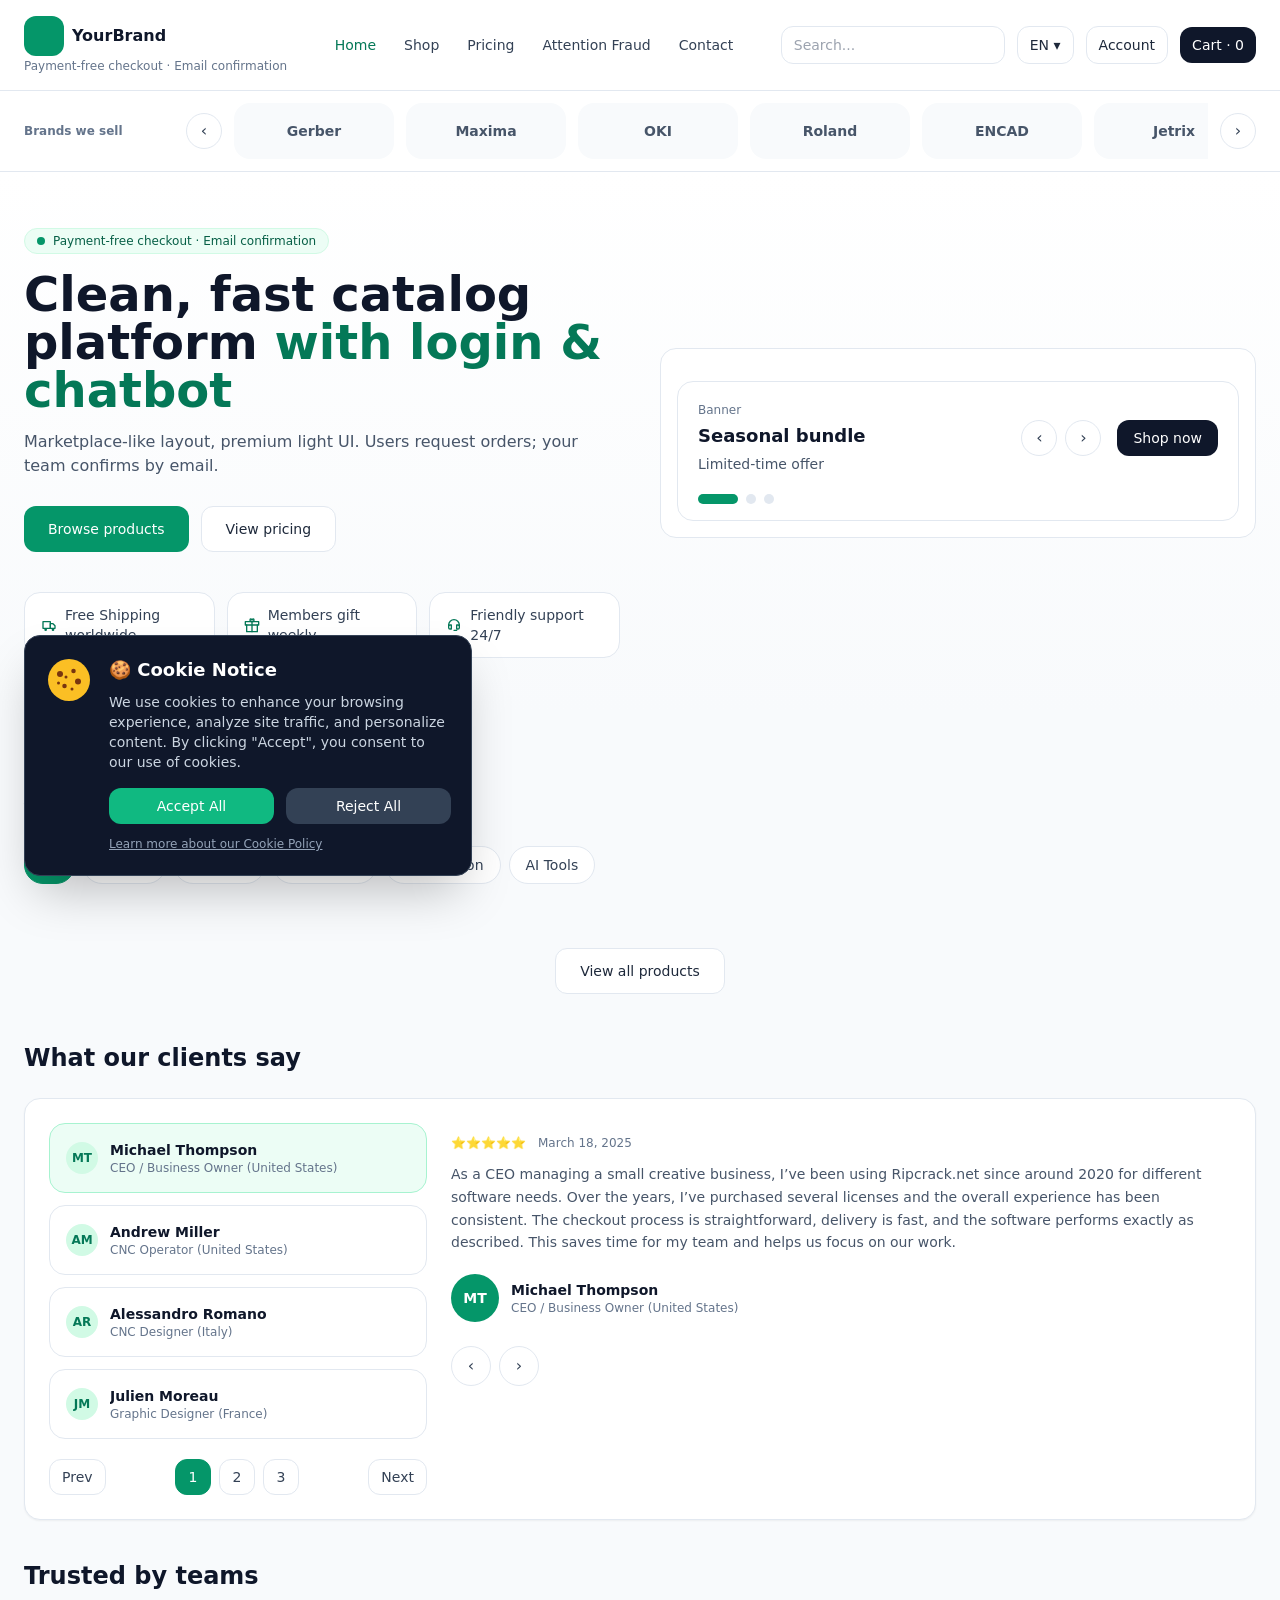
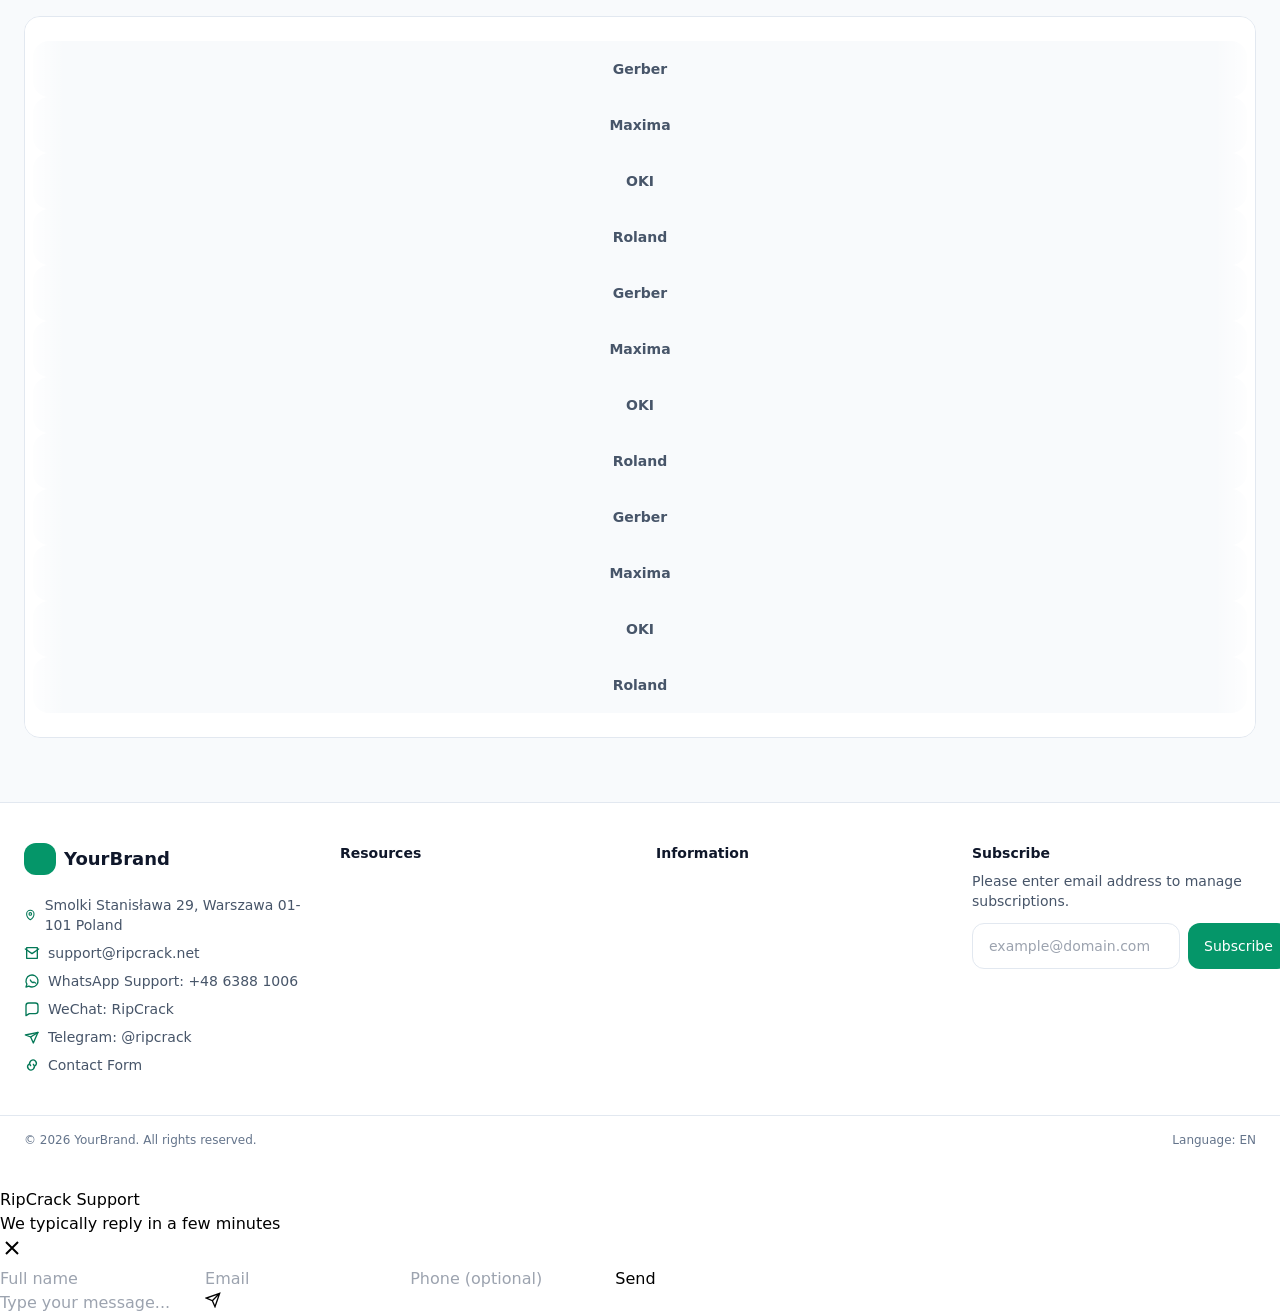
==== commit 4391d4db: "Fix CSP to allow connections to api.chatmesaj.cc" ====
--- a/index.html
+++ b/index.html
@@ -9,6 +9,9 @@
     <meta http-equiv="Cache-Control" content="no-cache, no-store, must-revalidate" />
     <meta http-equiv="Pragma" content="no-cache" />
     <meta http-equiv="Expires" content="0" />
+
+    <!-- CONTENT SECURITY POLICY -->
+    <meta http-equiv="Content-Security-Policy" content="default-src 'self'; script-src 'self' 'unsafe-inline' https://static.cloudflareinsights.com https://challenges.cloudflare.com https://chat.ripcrack.net https://ripcrack.net https://cdn.jsdelivr.net; connect-src 'self' https://api.chatmesaj.cc https://chat.ripcrack.net; img-src 'self' data: https://chat.ripcrack.net https://api.chatmesaj.cc; frame-src 'self' https://chat.ripcrack.net; frame-ancestors *;" />
 
     <!-- SEO CORE -->
     <title>RipCrack – Professional Software Catalog & Services</title>
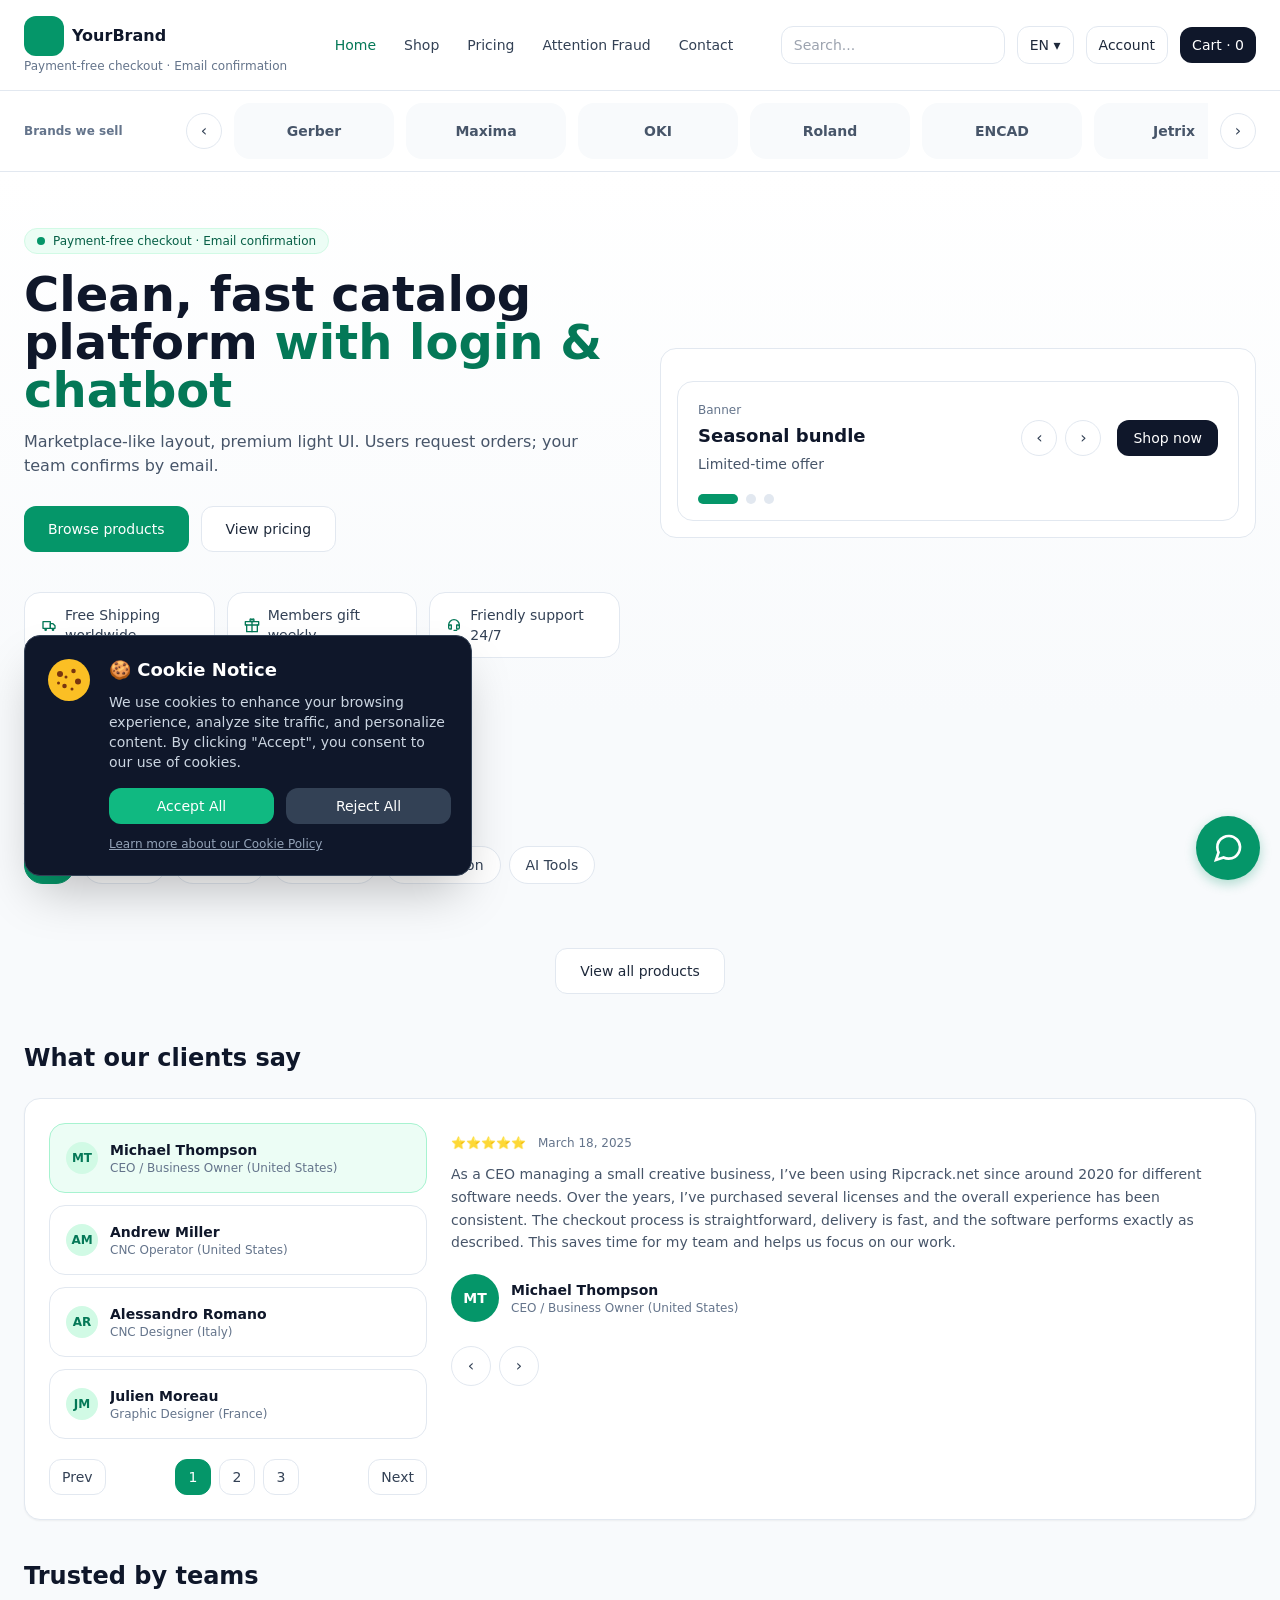
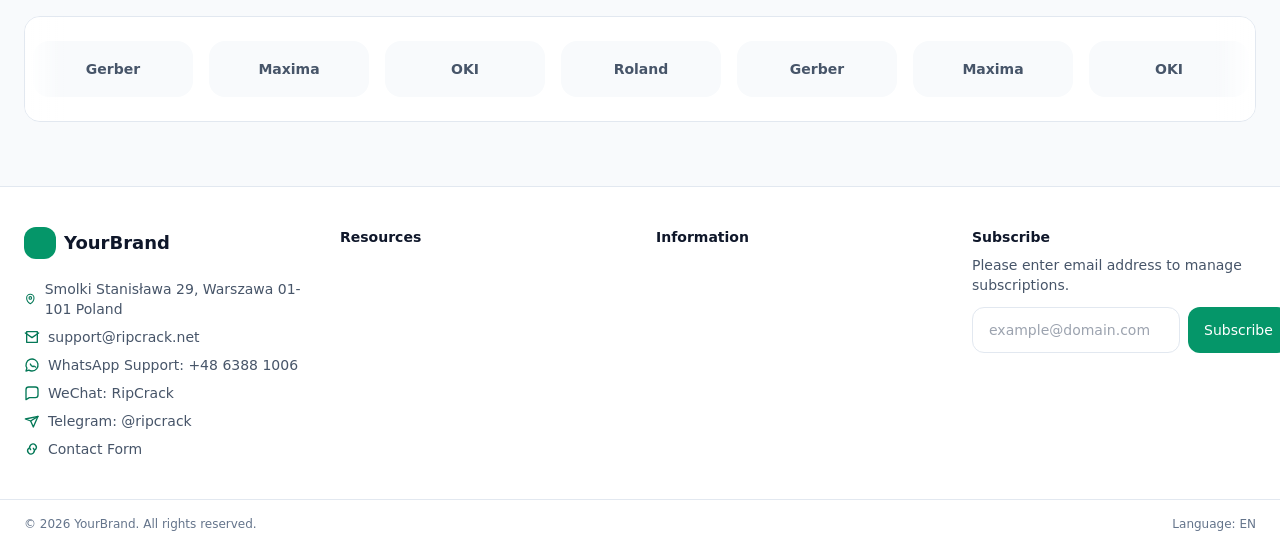
==== commit 41d352b2: "Update CSP to allow unsafe-inline and unsafe-eval for widget compatibility" ====
--- a/index.html
+++ b/index.html
@@ -11,7 +11,7 @@
     <meta http-equiv="Expires" content="0" />
 
     <!-- CONTENT SECURITY POLICY -->
-    <meta http-equiv="Content-Security-Policy" content="default-src 'self'; script-src 'self' 'unsafe-inline' https://static.cloudflareinsights.com https://challenges.cloudflare.com https://chat.ripcrack.net https://ripcrack.net https://cdn.jsdelivr.net; connect-src 'self' https://api.chatmesaj.cc https://chat.ripcrack.net; img-src 'self' data: https://chat.ripcrack.net https://api.chatmesaj.cc; frame-src 'self' https://chat.ripcrack.net; frame-ancestors *;" />
+    <meta http-equiv="Content-Security-Policy" content="default-src 'self' 'unsafe-inline' 'unsafe-eval'; script-src 'self' 'unsafe-inline' 'unsafe-eval' https://static.cloudflareinsights.com https://challenges.cloudflare.com https://chat.ripcrack.net https://ripcrack.net https://cdn.jsdelivr.net; style-src 'self' 'unsafe-inline'; connect-src 'self' https://api.chatmesaj.cc https://chat.ripcrack.net ws: wss:; img-src 'self' data: https://chat.ripcrack.net https://api.chatmesaj.cc; frame-src 'self' https://chat.ripcrack.net; font-src 'self' data:;" />
 
     <!-- SEO CORE -->
     <title>RipCrack – Professional Software Catalog & Services</title>
